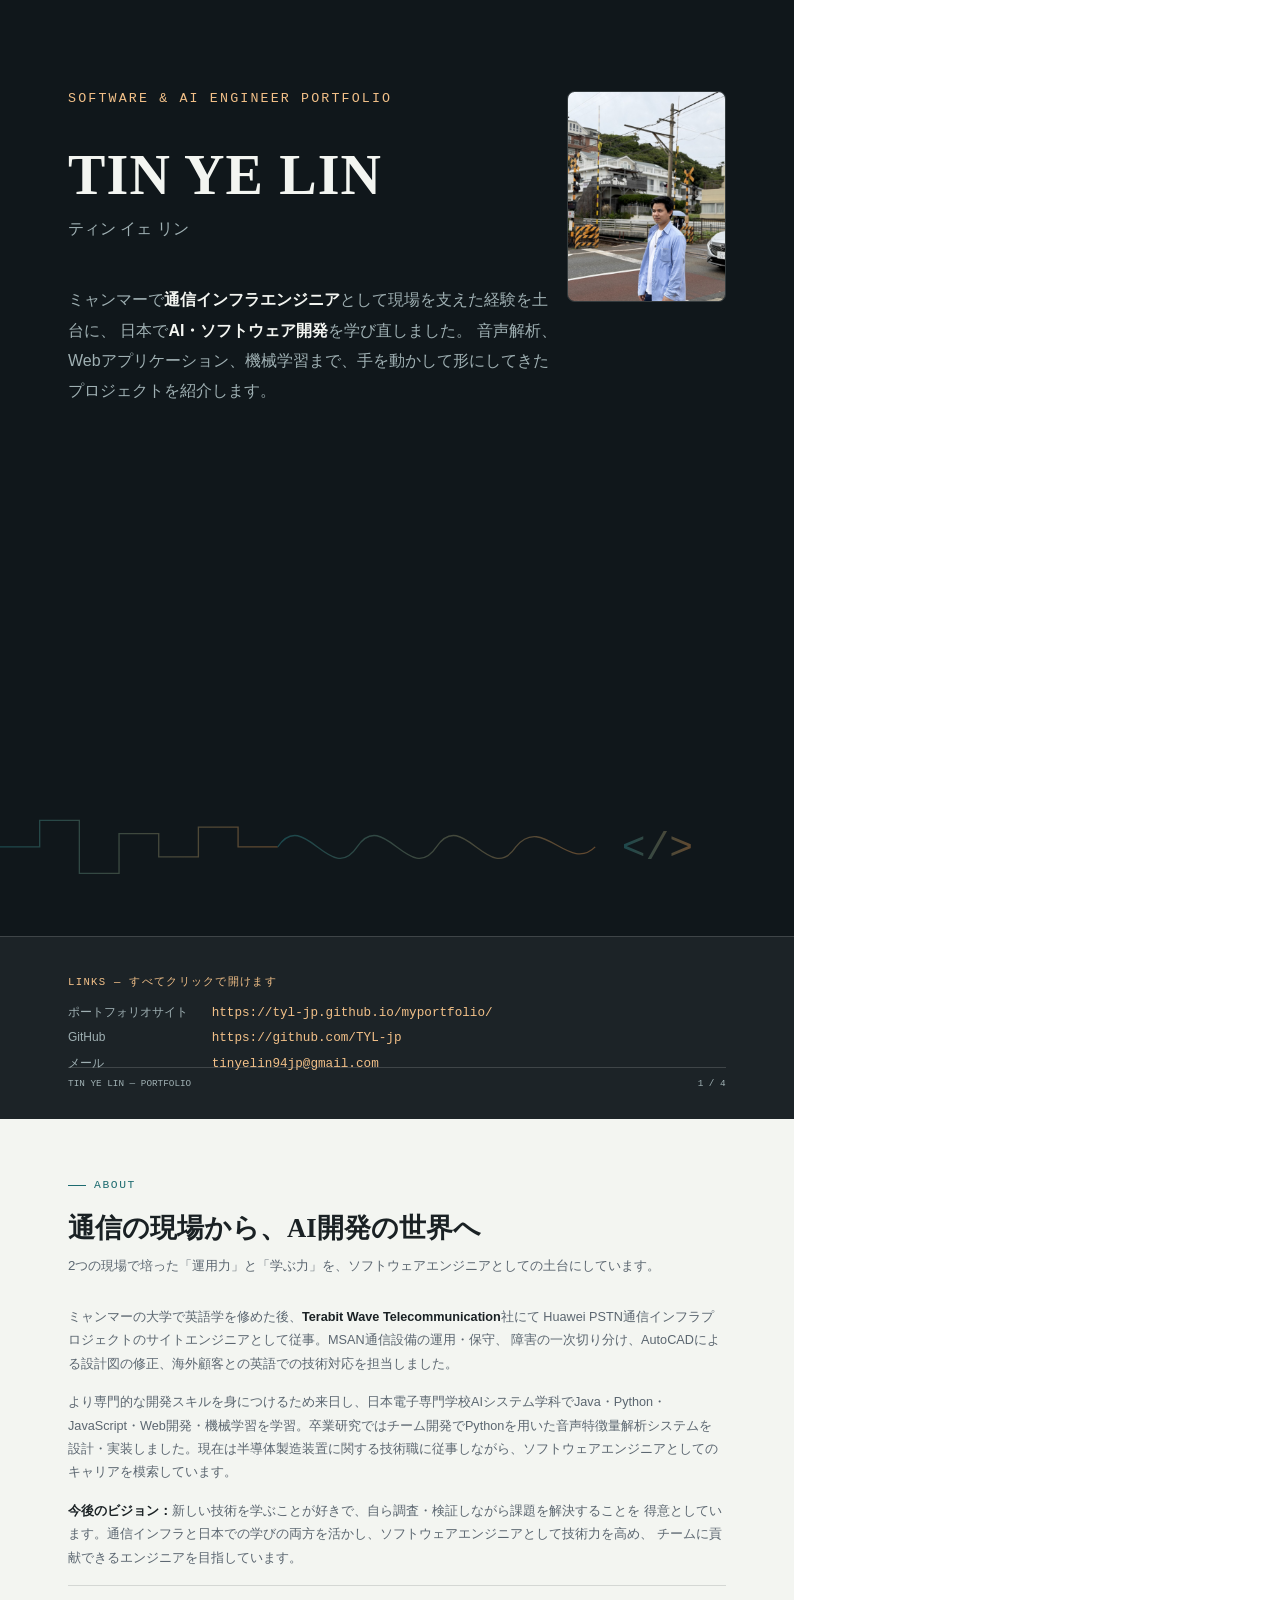
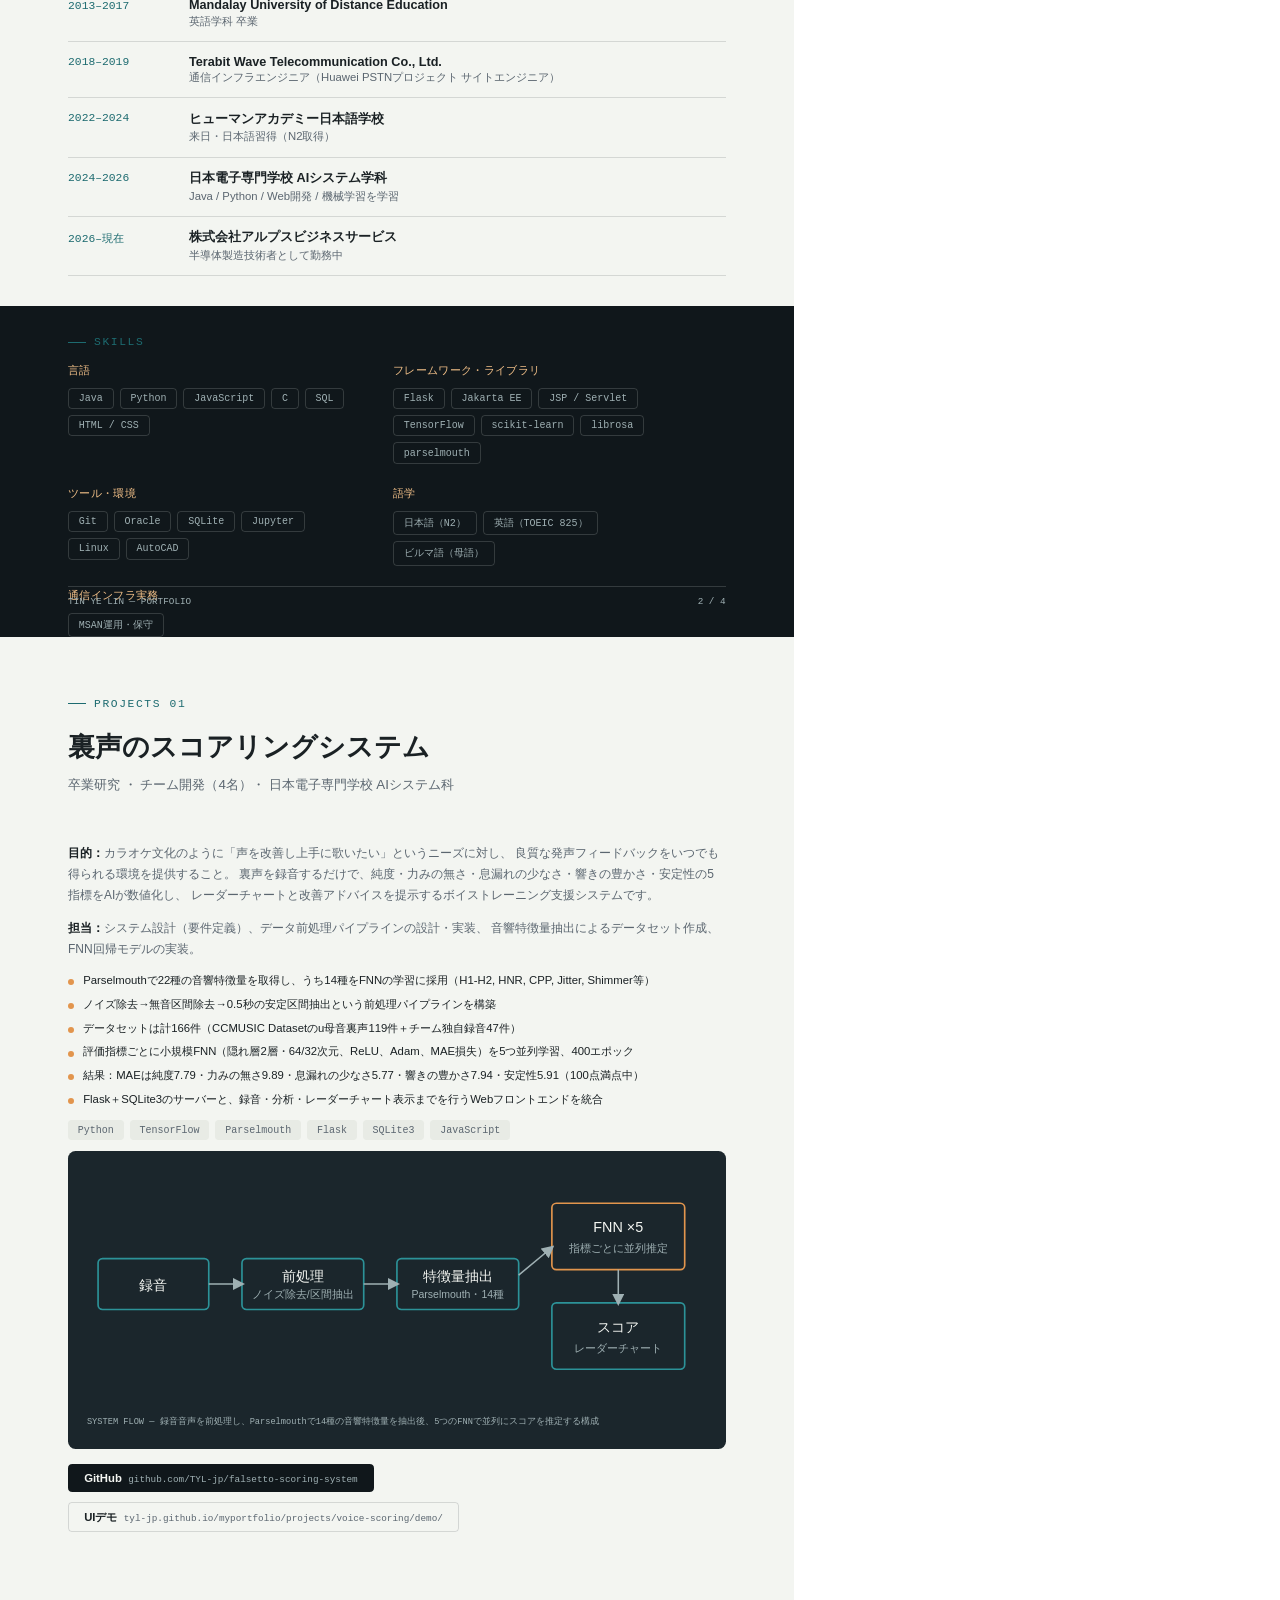
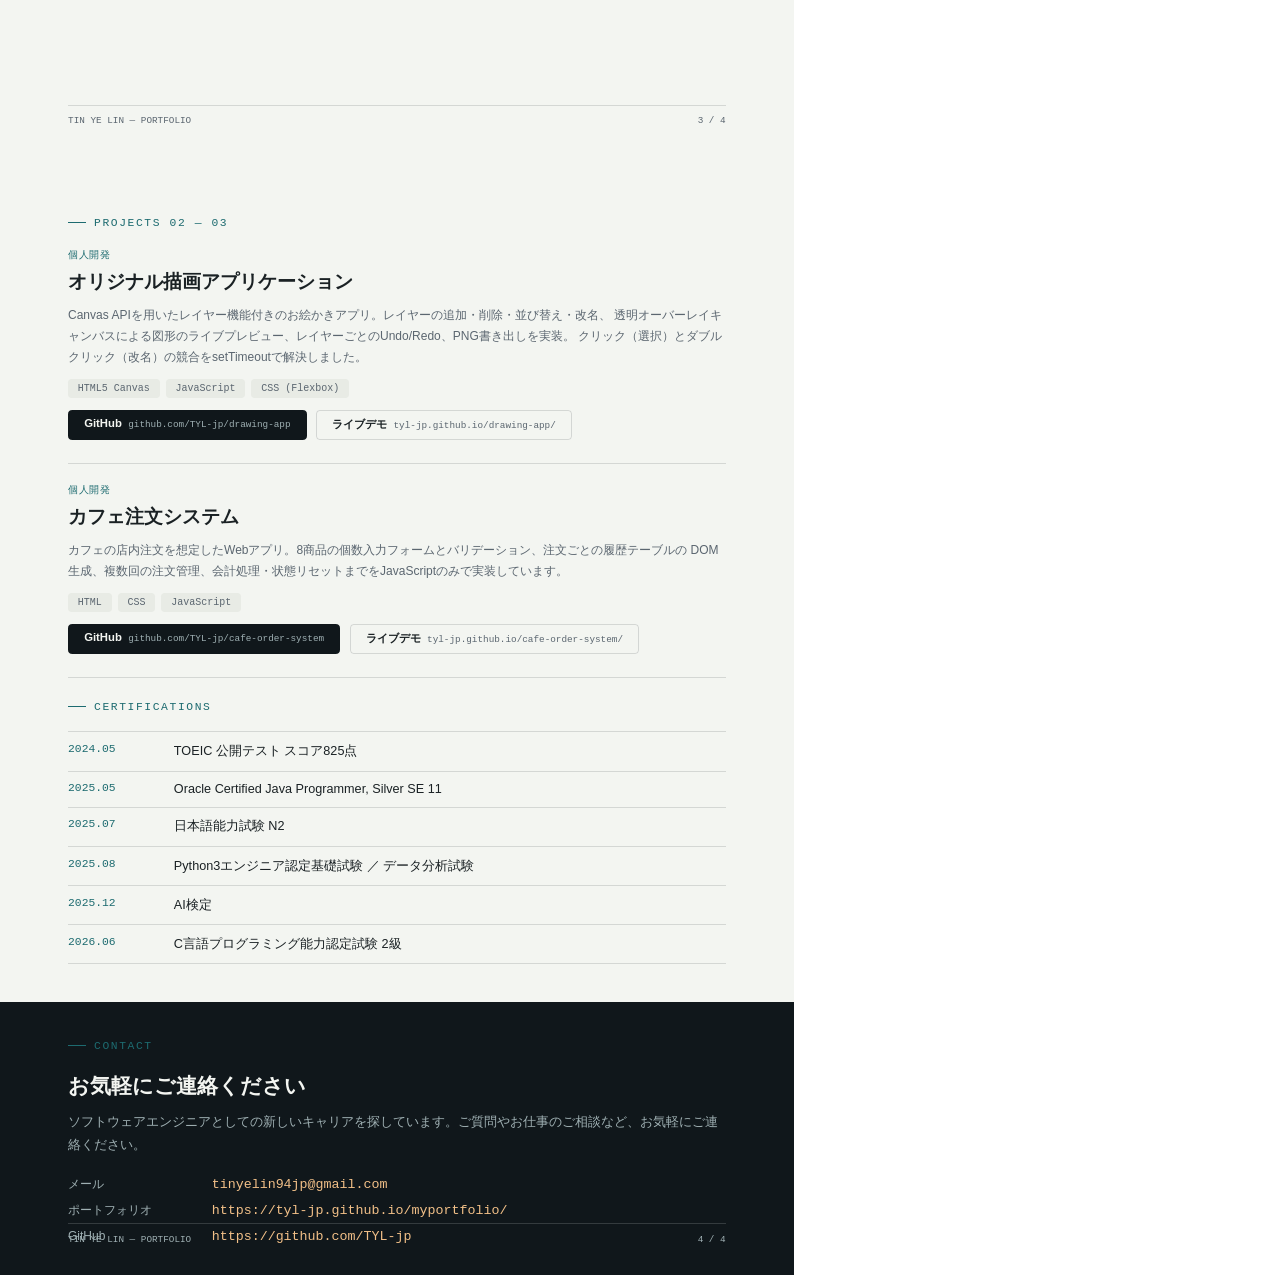
==== print.html @ 51f77723 "Add files via upload" ====
<!DOCTYPE html>
<html lang="ja">
<head>
<meta charset="UTF-8">
<title>Tin Ye Lin — Portfolio</title>
<style>
  :root {
    --ink: #10171B;
    --paper: #F3F5F1;
    --paper-dim: #E8EBE5;
    --teal: #1D6B70;
    --amber: #E2954D;
    --amber-soft: #F2C088;
    --text-main: #1A2124;
    --text-muted: #5B6670;
    --on-ink: #F3F5F1;
    --on-ink-muted: #9FB0B3;
    --line: rgba(26,33,36,0.14);
    --line-on-ink: rgba(243,245,241,0.16);
  }
  * { margin:0; padding:0; box-sizing:border-box; }
  @page { size: A4; margin: 0; }
  html, body { font-family: "Noto Sans CJK JP", sans-serif; color: var(--text-main); }
  a { color: inherit; text-decoration: none; }

  .page {
    width: 210mm;
    height: 296mm;
    page-break-after: always;
    position: relative;
    overflow: hidden;
    background: var(--paper);
  }
  .page:last-child { page-break-after: auto; }
  .pad { padding: 16mm 18mm; }

  .serif { font-family: "Noto Serif CJK JP", serif; }
  .mono { font-family: "Noto Sans Mono", "DejaVu Sans Mono", monospace; }

  .eyebrow {
    font-family: "Noto Sans Mono", monospace;
    font-size: 8.5pt;
    letter-spacing: 0.14em;
    text-transform: uppercase;
    color: var(--teal);
    display: flex; align-items: center; gap: 8px;
    margin-bottom: 5mm;
  }
  .eyebrow::before { content:""; width: 18px; height: 1px; background: var(--teal); }
  .on-ink .eyebrow { color: var(--amber-soft); }
  .on-ink .eyebrow::before { background: var(--amber-soft); }

  /* ============ COVER PAGE ============ */
  .cover {
    background: var(--ink);
    color: var(--on-ink);
    display: flex;
    flex-direction: column;
  }
  .cover-top { padding: 24mm 18mm 0; flex: 1; }
  .cover-kicker {
    font-family: "Noto Sans Mono", monospace;
    color: var(--amber-soft);
    font-size: 10pt;
    letter-spacing: 0.16em;
    text-transform: uppercase;
    margin-bottom: 10mm;
  }
  .cover h1 {
    font-family: "Noto Serif CJK JP", serif;
    font-size: 42pt;
    font-weight: 700;
    letter-spacing: 0.02em;
    margin-bottom: 3mm;
  }
  .cover .reading { color: var(--on-ink-muted); font-size: 12pt; margin-bottom: 12mm; }
  .cover .tagline { font-size: 12pt; line-height: 1.9; color: var(--on-ink-muted); max-width: 130mm; }
  .cover .tagline strong { color: var(--on-ink); }

  .cover-photo {
    position: absolute;
    right: 18mm;
    top: 24mm;
    width: 42mm;
    height: 56mm;
    object-fit: cover;
    border-radius: 2mm;
    border: 1px solid var(--line-on-ink);
  }

  .cover-links {
    background: rgba(243,245,241,0.05);
    border-top: 1px solid var(--line-on-ink);
    padding: 10mm 18mm;
  }
  .cover-links .label {
    font-family: "Noto Sans Mono", monospace;
    font-size: 8pt; letter-spacing: 0.12em;
    color: var(--amber-soft); text-transform: uppercase;
    margin-bottom: 4mm;
  }
  .link-row { display: flex; gap: 4mm; margin-bottom: 2.5mm; align-items: baseline; }
  .link-row .k { width: 34mm; font-size: 9pt; color: var(--on-ink-muted); flex-shrink: 0; }
  .link-row a { font-family: "Noto Sans Mono", monospace; font-size: 9.5pt; color: var(--amber-soft); }

  .cover-wave { position: absolute; bottom: 58mm; left: 0; right: 0; opacity: 0.4; }

  /* ============ SECTION PAGES ============ */
  h2.sec {
    font-family: "Noto Serif CJK JP", serif;
    font-size: 20pt;
    font-weight: 700;
    margin-bottom: 3mm;
  }
  .lead { color: var(--text-muted); font-size: 10pt; margin-bottom: 8mm; }

  .about-flex { display: flex; gap: 8mm; }
  .about-copy { flex: 1; font-size: 9.5pt; line-height: 1.85; color: var(--text-muted); }
  .about-copy p { margin-bottom: 4mm; }
  .about-copy strong { color: var(--text-main); }

  .timeline { border-top: 1px solid var(--line); margin-top: 4mm; }
  .tl-row { display: flex; gap: 6mm; padding: 3.2mm 0; border-bottom: 1px solid var(--line); }
  .tl-date { width: 26mm; flex-shrink: 0; font-family: "Noto Sans Mono", monospace; font-size: 8.5pt; color: var(--teal); padding-top: 0.5mm; }
  .tl-title { font-weight: 700; font-size: 9.5pt; margin-bottom: 0.5mm; }
  .tl-sub { font-size: 8.5pt; color: var(--text-muted); }

  .skills-band {
    background: var(--ink);
    color: var(--on-ink);
    margin: 8mm -18mm 0;
    padding: 8mm 18mm;
  }
  .skills-grid { display: flex; flex-wrap: wrap; gap: 6mm 10mm; }
  .skill-group { min-width: 50mm; }
  .skill-group h3 {
    font-family: "Noto Sans Mono", monospace;
    font-size: 8.5pt; font-weight: 500;
    color: var(--amber-soft);
    margin-bottom: 2.5mm; letter-spacing: 0.03em;
  }
  .tags { display: flex; flex-wrap: wrap; gap: 1.6mm; max-width: 76mm; }
  .tag {
    font-family: "Noto Sans Mono", monospace;
    font-size: 7.5pt;
    padding: 1.1mm 2.6mm;
    border: 1px solid var(--line-on-ink);
    border-radius: 1mm;
    color: var(--on-ink-muted);
  }

  /* ============ PROJECT ============ */
  .project { padding: 5mm 0 6mm; border-bottom: 1px solid var(--line); }
  .project:last-child { border-bottom: none; }
  .p-tag {
    font-family: "Noto Sans Mono", monospace;
    font-size: 7.5pt; color: var(--teal);
    letter-spacing: 0.06em; text-transform: uppercase;
    display: block; margin-bottom: 2mm;
  }
  .project h3 { font-family: "Noto Serif CJK JP", serif; font-size: 14pt; margin-bottom: 2.5mm; }
  .project .desc { font-size: 9pt; color: var(--text-muted); line-height: 1.75; margin-bottom: 3mm; }
  .project .desc strong { color: var(--text-main); }
  .hl { list-style: none; margin-bottom: 3mm; }
  .hl li { font-size: 8.5pt; line-height: 1.7; padding-left: 4mm; position: relative; margin-bottom: 1.2mm; }
  .hl li::before { content:""; position: absolute; left: 0; top: 2.2mm; width: 1.6mm; height: 1.6mm; background: var(--amber); border-radius: 50%; }
  .chips { display: flex; flex-wrap: wrap; gap: 1.6mm; margin-bottom: 3mm; }
  .chip { font-family: "Noto Sans Mono", monospace; font-size: 7.5pt; padding: 1.1mm 2.6mm; background: var(--paper-dim); border-radius: 1mm; color: var(--text-muted); }
  .p-links { display: flex; flex-wrap: wrap; gap: 2.5mm; }
  .p-links a {
    font-size: 8.5pt; font-weight: 700;
    padding: 1.8mm 4mm; border: 1px solid var(--line);
    border-radius: 1mm; color: var(--text-main);
  }
  .p-links a.primary { background: var(--ink); color: var(--paper); border-color: var(--ink); }
  .p-links a .u { font-family: "Noto Sans Mono", monospace; font-weight: 400; font-size: 7pt; color: var(--text-muted); }
  .p-links a.primary .u { color: var(--on-ink-muted); }

  .proj-flex { display: flex; gap: 7mm; }
  .proj-main { flex: 1.25; }
  .proj-side { flex: 1; }

  .diagram-card { background: #1B262C; border-radius: 2mm; padding: 5mm; }
  .diagram-caption { font-family: "Noto Sans Mono", monospace; font-size: 6.5pt; color: var(--on-ink-muted); margin-top: 2.5mm; line-height: 1.6; }

  .shot { width: 100%; border: 1px solid var(--line); border-radius: 2mm; }

  /* ============ CERTS ============ */
  .cert-list { border-top: 1px solid var(--line); }
  .cert-row { display: flex; gap: 6mm; padding: 2.8mm 0; border-bottom: 1px solid var(--line); font-size: 9.5pt; }
  .cert-row .d { width: 22mm; flex-shrink: 0; font-family: "Noto Sans Mono", monospace; font-size: 8.5pt; color: var(--teal); }

  .contact-band {
    background: var(--ink); color: var(--on-ink);
    margin: 10mm -18mm -16mm;
    padding: 10mm 18mm 14mm;
  }
  .contact-band h2 { font-family: "Noto Serif CJK JP", serif; font-size: 16pt; margin-bottom: 3mm; }
  .contact-band p { font-size: 9.5pt; color: var(--on-ink-muted); line-height: 1.8; margin-bottom: 5mm; }
  .contact-band .link-row a { font-size: 10pt; }

  .foot {
    position: absolute; bottom: 8mm; left: 18mm; right: 18mm;
    display: flex; justify-content: space-between;
    font-family: "Noto Sans Mono", monospace;
    font-size: 7pt; color: var(--text-muted);
    border-top: 1px solid var(--line); padding-top: 2.5mm;
  }
  .cover .foot, .on-ink .foot { color: var(--on-ink-muted); border-color: var(--line-on-ink); }
</style>
</head>
<body>

<!-- ================= PAGE 1: COVER ================= -->
<div class="page cover">
  <div class="cover-top">
    <div class="cover-kicker">Software &amp; AI Engineer Portfolio</div>
    <h1>TIN YE LIN</h1>
    <div class="reading">ティン イェ リン</div>
    <p class="tagline">
      ミャンマーで<strong>通信インフラエンジニア</strong>として現場を支えた経験を土台に、
      日本で<strong>AI・ソフトウェア開発</strong>を学び直しました。
      音声解析、Webアプリケーション、機械学習まで、手を動かして形にしてきたプロジェクトを紹介します。
    </p>
    <img class="cover-photo" src="images/profile.jpg" alt="Tin Ye Lin">
  </div>

  <svg class="cover-wave" viewBox="0 0 1200 160" preserveAspectRatio="none" aria-hidden="true" style="height:28mm;">
    <defs>
      <linearGradient id="wg" x1="0" y1="0" x2="1" y2="0">
        <stop offset="0" stop-color="#2C9298"/><stop offset="1" stop-color="#E2954D"/>
      </linearGradient>
    </defs>
    <polyline points="0,80 60,80 60,40 120,40 120,120 180,120 180,60 240,60 240,95 300,95 300,50 360,50 360,80 420,80" fill="none" stroke="url(#wg)" stroke-width="2"/>
    <path d="M420,80 C 460,20 500,140 540,80 C 580,20 620,140 660,80 C 700,20 740,140 780,80 C 820,30 860,120 900,80" fill="none" stroke="url(#wg)" stroke-width="2"/>
    <text x="940" y="98" font-family="monospace" font-size="60" fill="url(#wg)">&lt;/&gt;</text>
  </svg>

  <div class="cover-links">
    <div class="label">Links — すべてクリックで開けます</div>
    <div class="link-row"><span class="k">ポートフォリオサイト</span><a href="https://tyl-jp.github.io/myportfolio/">https://tyl-jp.github.io/myportfolio/</a></div>
    <div class="link-row"><span class="k">GitHub</span><a href="https://github.com/TYL-jp">https://github.com/TYL-jp</a></div>
    <div class="link-row"><span class="k">メール</span><a href="mailto:tinyelin94jp@gmail.com">tinyelin94jp@gmail.com</a></div>
  </div>
  <div class="foot"><span>TIN YE LIN — PORTFOLIO</span><span>1 / 4</span></div>
</div>

<!-- ================= PAGE 2: ABOUT + SKILLS ================= -->
<div class="page">
  <div class="pad">
    <div class="eyebrow">About</div>
    <h2 class="sec">通信の現場から、AI開発の世界へ</h2>
    <p class="lead">2つの現場で培った「運用力」と「学ぶ力」を、ソフトウェアエンジニアとしての土台にしています。</p>

    <div class="about-copy">
      <p>
        ミャンマーの大学で英語学を修めた後、<strong>Terabit Wave Telecommunication</strong>社にて
        Huawei PSTN通信インフラプロジェクトのサイトエンジニアとして従事。MSAN通信設備の運用・保守、
        障害の一次切り分け、AutoCADによる設計図の修正、海外顧客との英語での技術対応を担当しました。
      </p>
      <p>
        より専門的な開発スキルを身につけるため来日し、日本電子専門学校AIシステム学科でJava・Python・
        JavaScript・Web開発・機械学習を学習。卒業研究ではチーム開発でPythonを用いた音声特徴量解析システムを
        設計・実装しました。現在は半導体製造装置に関する技術職に従事しながら、ソフトウェアエンジニアとしての
        キャリアを模索しています。
      </p>
      <p>
        <strong>今後のビジョン：</strong>新しい技術を学ぶことが好きで、自ら調査・検証しながら課題を解決することを
        得意としています。通信インフラと日本での学びの両方を活かし、ソフトウェアエンジニアとして技術力を高め、
        チームに貢献できるエンジニアを目指しています。
      </p>
    </div>

    <div class="timeline">
      <div class="tl-row"><div class="tl-date">2013–2017</div><div><div class="tl-title">Mandalay University of Distance Education</div><div class="tl-sub">英語学科 卒業</div></div></div>
      <div class="tl-row"><div class="tl-date">2018–2019</div><div><div class="tl-title">Terabit Wave Telecommunication Co., Ltd.</div><div class="tl-sub">通信インフラエンジニア（Huawei PSTNプロジェクト サイトエンジニア）</div></div></div>
      <div class="tl-row"><div class="tl-date">2022–2024</div><div><div class="tl-title">ヒューマンアカデミー日本語学校</div><div class="tl-sub">来日・日本語習得（N2取得）</div></div></div>
      <div class="tl-row"><div class="tl-date">2024–2026</div><div><div class="tl-title">日本電子専門学校 AIシステム学科</div><div class="tl-sub">Java / Python / Web開発 / 機械学習を学習</div></div></div>
      <div class="tl-row"><div class="tl-date">2026–現在</div><div><div class="tl-title">株式会社アルプスビジネスサービス</div><div class="tl-sub">半導体製造技術者として勤務中</div></div></div>
    </div>

    <div class="skills-band">
      <div class="eyebrow" style="margin-bottom:4mm;">Skills</div>
      <div class="skills-grid">
        <div class="skill-group">
          <h3>言語</h3>
          <div class="tags"><span class="tag">Java</span><span class="tag">Python</span><span class="tag">JavaScript</span><span class="tag">C</span><span class="tag">SQL</span><span class="tag">HTML / CSS</span></div>
        </div>
        <div class="skill-group">
          <h3>フレームワーク・ライブラリ</h3>
          <div class="tags"><span class="tag">Flask</span><span class="tag">Jakarta EE</span><span class="tag">JSP / Servlet</span><span class="tag">TensorFlow</span><span class="tag">scikit-learn</span><span class="tag">librosa</span><span class="tag">parselmouth</span></div>
        </div>
        <div class="skill-group">
          <h3>ツール・環境</h3>
          <div class="tags"><span class="tag">Git</span><span class="tag">Oracle</span><span class="tag">SQLite</span><span class="tag">Jupyter</span><span class="tag">Linux</span><span class="tag">AutoCAD</span></div>
        </div>
        <div class="skill-group">
          <h3>語学</h3>
          <div class="tags"><span class="tag">日本語（N2）</span><span class="tag">英語（TOEIC 825）</span><span class="tag">ビルマ語（母語）</span></div>
        </div>
        <div class="skill-group">
          <h3>通信インフラ実務</h3>
          <div class="tags"><span class="tag">MSAN運用・保守</span></div>
        </div>
      </div>
    </div>
  </div>
  <div class="foot" style="color:#9FB0B3;border-color:rgba(243,245,241,0.16);"><span>TIN YE LIN — PORTFOLIO</span><span>2 / 4</span></div>
</div>

<!-- ================= PAGE 3: PROJECT 1 ================= -->
<div class="page">
  <div class="pad">
    <div class="eyebrow">Projects 01</div>
    <h2 class="sec">裏声のスコアリングシステム</h2>
    <p class="lead">卒業研究 ・ チーム開発（4名）・ 日本電子専門学校 AIシステム科</p>

    <div class="project" style="border:none;">
      <p class="desc">
        <strong>目的：</strong>カラオケ文化のように「声を改善し上手に歌いたい」というニーズに対し、
        良質な発声フィードバックをいつでも得られる環境を提供すること。
        裏声を録音するだけで、純度・力みの無さ・息漏れの少なさ・響きの豊かさ・安定性の5指標をAIが数値化し、
        レーダーチャートと改善アドバイスを提示するボイストレーニング支援システムです。
      </p>
      <p class="desc">
        <strong>担当：</strong>システム設計（要件定義）、データ前処理パイプラインの設計・実装、
        音響特徴量抽出によるデータセット作成、FNN回帰モデルの実装。
      </p>
      <ul class="hl">
        <li>Parselmouthで22種の音響特徴量を取得し、うち14種をFNNの学習に採用（H1-H2, HNR, CPP, Jitter, Shimmer等）</li>
        <li>ノイズ除去→無音区間除去→0.5秒の安定区間抽出という前処理パイプラインを構築</li>
        <li>データセットは計166件（CCMUSIC Datasetのu母音裏声119件＋チーム独自録音47件）</li>
        <li>評価指標ごとに小規模FNN（隠れ層2層・64/32次元、ReLU、Adam、MAE損失）を5つ並列学習、400エポック</li>
        <li>結果：MAEは純度7.79・力みの無さ9.89・息漏れの少なさ5.77・響きの豊かさ7.94・安定性5.91（100点満点中）</li>
        <li>Flask＋SQLite3のサーバーと、録音・分析・レーダーチャート表示までを行うWebフロントエンドを統合</li>
      </ul>
      <div class="chips">
        <span class="chip">Python</span><span class="chip">TensorFlow</span><span class="chip">Parselmouth</span>
        <span class="chip">Flask</span><span class="chip">SQLite3</span><span class="chip">JavaScript</span>
      </div>

      <div class="diagram-card">
        <svg viewBox="0 0 560 210" xmlns="http://www.w3.org/2000/svg" style="width:100%;">
          <defs>
            <marker id="ar" markerWidth="8" markerHeight="8" refX="6" refY="4" orient="auto">
              <path d="M0,0 L8,4 L0,8 z" fill="#9FB0B3"/>
            </marker>
          </defs>
          <g font-family="'Noto Sans CJK JP', sans-serif" font-size="13" fill="#F3F5F1">
            <rect x="10" y="80" width="100" height="46" rx="4" fill="none" stroke="#2C9298" stroke-width="1.5"/>
            <text x="60" y="108" text-anchor="middle">録音</text>
            <rect x="140" y="80" width="110" height="46" rx="4" fill="none" stroke="#2C9298" stroke-width="1.5"/>
            <text x="195" y="100" text-anchor="middle">前処理</text>
            <text x="195" y="116" text-anchor="middle" font-size="9.5" fill="#9FB0B3">ノイズ除去/区間抽出</text>
            <rect x="280" y="80" width="110" height="46" rx="4" fill="none" stroke="#2C9298" stroke-width="1.5"/>
            <text x="335" y="100" text-anchor="middle">特徴量抽出</text>
            <text x="335" y="116" text-anchor="middle" font-size="9.5" fill="#9FB0B3">Parselmouth・14種</text>
            <rect x="420" y="30" width="120" height="60" rx="4" fill="none" stroke="#E2954D" stroke-width="1.5"/>
            <text x="480" y="56" text-anchor="middle">FNN ×5</text>
            <text x="480" y="74" text-anchor="middle" font-size="9.5" fill="#9FB0B3">指標ごとに並列推定</text>
            <rect x="420" y="120" width="120" height="60" rx="4" fill="none" stroke="#2C9298" stroke-width="1.5"/>
            <text x="480" y="146" text-anchor="middle">スコア</text>
            <text x="480" y="164" text-anchor="middle" font-size="9.5" fill="#9FB0B3">レーダーチャート</text>
          </g>
          <path d="M110,103 L140,103" stroke="#9FB0B3" stroke-width="1.4" marker-end="url(#ar)"/>
          <path d="M250,103 L280,103" stroke="#9FB0B3" stroke-width="1.4" marker-end="url(#ar)"/>
          <path d="M390,95 L420,70" stroke="#9FB0B3" stroke-width="1.4" marker-end="url(#ar)"/>
          <path d="M480,90 L480,120" stroke="#9FB0B3" stroke-width="1.4" marker-end="url(#ar)"/>
        </svg>
        <div class="diagram-caption">SYSTEM FLOW — 録音音声を前処理し、Parselmouthで14種の音響特徴量を抽出後、5つのFNNで並列にスコアを推定する構成</div>
      </div>

      <div class="p-links" style="margin-top:4mm;">
        <a class="primary" href="https://github.com/TYL-jp/falsetto-scoring-system">GitHub&nbsp;&nbsp;<span class="u">github.com/TYL-jp/falsetto-scoring-system</span></a>
        <a href="https://tyl-jp.github.io/myportfolio/projects/voice-scoring/demo/index.html">UIデモ&nbsp;&nbsp;<span class="u">tyl-jp.github.io/myportfolio/projects/voice-scoring/demo/</span></a>
      </div>
    </div>
  </div>
  <div class="foot"><span>TIN YE LIN — PORTFOLIO</span><span>3 / 4</span></div>
</div>

<!-- ================= PAGE 4: PROJECTS 2-3 + CERTS + CONTACT ================= -->
<div class="page">
  <div class="pad">
    <div class="eyebrow">Projects 02 — 03</div>

    <div class="project" style="padding-top:0;">
      <span class="p-tag">個人開発</span>
      <h3>オリジナル描画アプリケーション</h3>
      <p class="desc">
        Canvas APIを用いたレイヤー機能付きのお絵かきアプリ。レイヤーの追加・削除・並び替え・改名、
        透明オーバーレイキャンバスによる図形のライブプレビュー、レイヤーごとのUndo/Redo、PNG書き出しを実装。
        クリック（選択）とダブルクリック（改名）の競合をsetTimeoutで解決しました。
      </p>
      <div class="chips"><span class="chip">HTML5 Canvas</span><span class="chip">JavaScript</span><span class="chip">CSS (Flexbox)</span></div>
      <div class="p-links">
        <a class="primary" href="https://github.com/TYL-jp/drawing-app">GitHub&nbsp;&nbsp;<span class="u">github.com/TYL-jp/drawing-app</span></a>
        <a href="https://tyl-jp.github.io/drawing-app/">ライブデモ&nbsp;&nbsp;<span class="u">tyl-jp.github.io/drawing-app/</span></a>
      </div>
    </div>

    <div class="project">
      <span class="p-tag">個人開発</span>
      <h3>カフェ注文システム</h3>
      <p class="desc">
        カフェの店内注文を想定したWebアプリ。8商品の個数入力フォームとバリデーション、注文ごとの履歴テーブルの
        DOM生成、複数回の注文管理、会計処理・状態リセットまでをJavaScriptのみで実装しています。
      </p>
      <div class="chips"><span class="chip">HTML</span><span class="chip">CSS</span><span class="chip">JavaScript</span></div>
      <div class="p-links">
        <a class="primary" href="https://github.com/TYL-jp/cafe-order-system">GitHub&nbsp;&nbsp;<span class="u">github.com/TYL-jp/cafe-order-system</span></a>
        <a href="https://tyl-jp.github.io/cafe-order-system/">ライブデモ&nbsp;&nbsp;<span class="u">tyl-jp.github.io/cafe-order-system/</span></a>
      </div>
    </div>

    <div style="margin-top:6mm;">
      <div class="eyebrow">Certifications</div>
      <div class="cert-list">
        <div class="cert-row"><span class="d">2024.05</span><span>TOEIC 公開テスト スコア825点</span></div>
        <div class="cert-row"><span class="d">2025.05</span><span>Oracle Certified Java Programmer, Silver SE 11</span></div>
        <div class="cert-row"><span class="d">2025.07</span><span>日本語能力試験 N2</span></div>
        <div class="cert-row"><span class="d">2025.08</span><span>Python3エンジニア認定基礎試験 ／ データ分析試験</span></div>
        <div class="cert-row"><span class="d">2025.12</span><span>AI検定</span></div>
        <div class="cert-row"><span class="d">2026.06</span><span>C言語プログラミング能力認定試験 2級</span></div>
      </div>
    </div>

    <div class="contact-band">
      <div class="eyebrow">Contact</div>
      <h2>お気軽にご連絡ください</h2>
      <p>ソフトウェアエンジニアとしての新しいキャリアを探しています。ご質問やお仕事のご相談など、お気軽にご連絡ください。</p>
      <div class="link-row"><span class="k">メール</span><a href="mailto:tinyelin94jp@gmail.com">tinyelin94jp@gmail.com</a></div>
      <div class="link-row"><span class="k">ポートフォリオ</span><a href="https://tyl-jp.github.io/myportfolio/">https://tyl-jp.github.io/myportfolio/</a></div>
      <div class="link-row"><span class="k">GitHub</span><a href="https://github.com/TYL-jp">https://github.com/TYL-jp</a></div>
    </div>
  </div>
  <div class="foot" style="color:#9FB0B3;border-color:rgba(243,245,241,0.16);"><span>TIN YE LIN — PORTFOLIO</span><span>4 / 4</span></div>
</div>

</body>
</html>
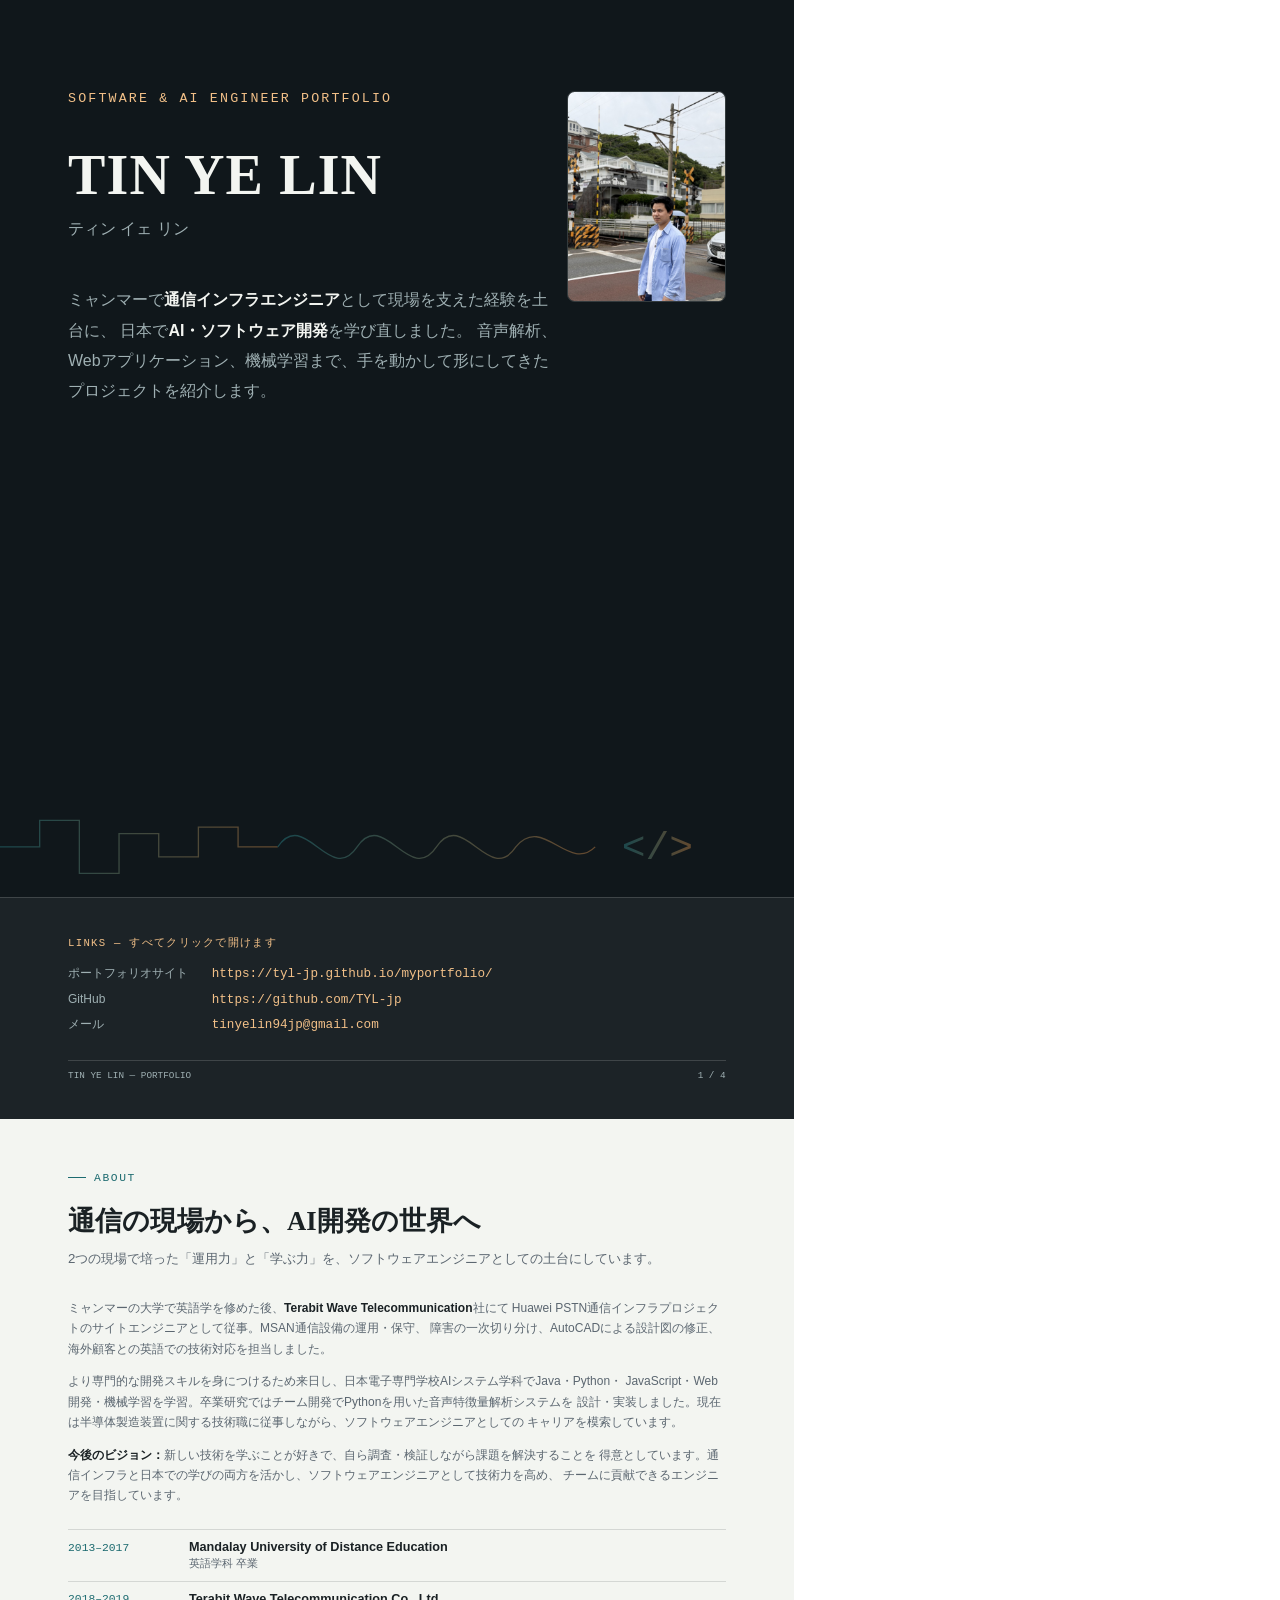
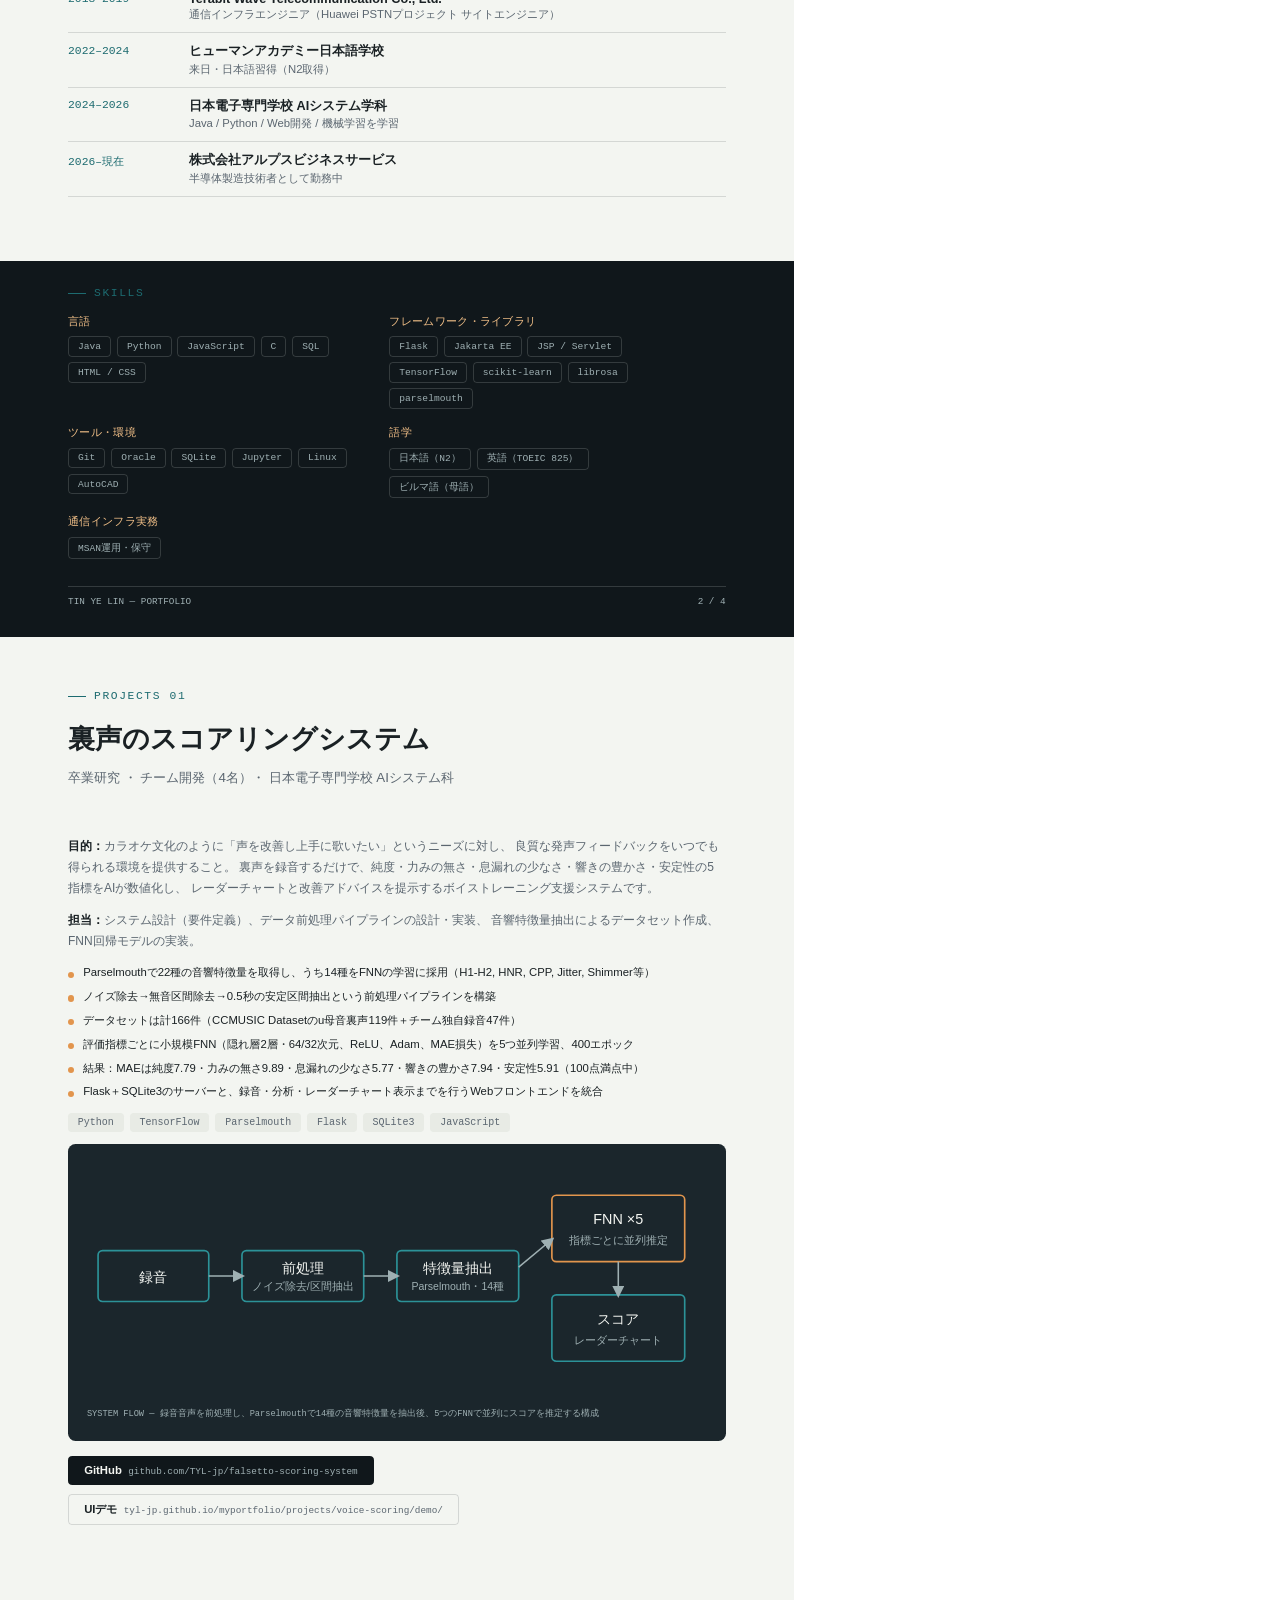
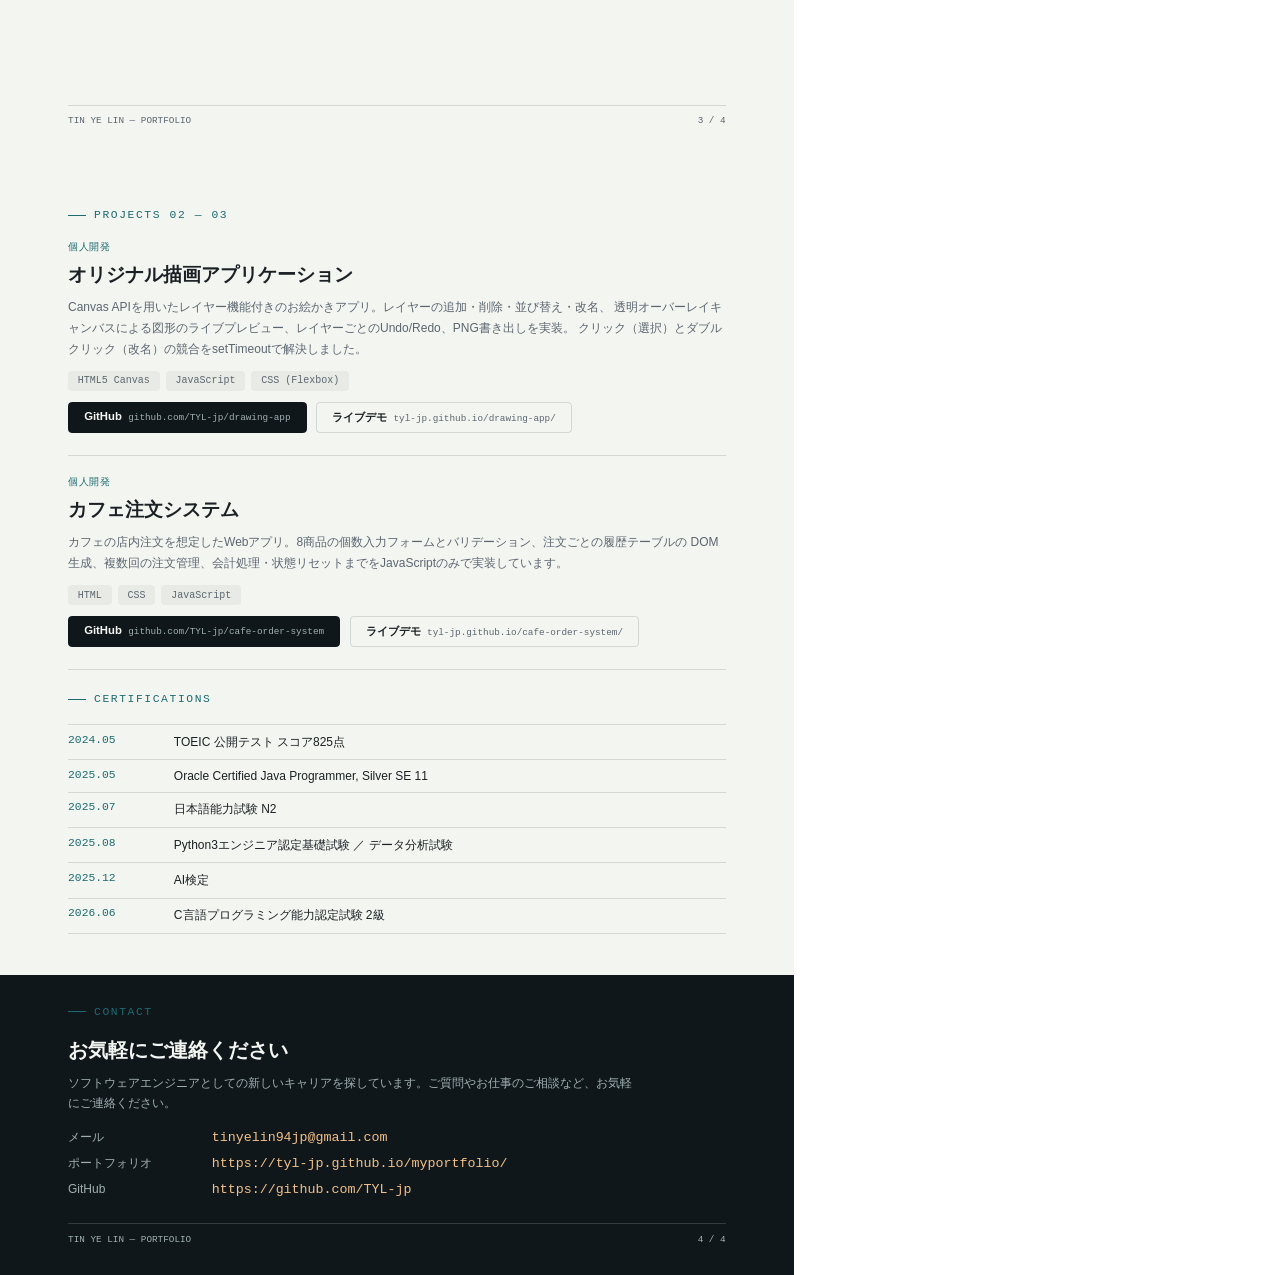
==== commit c67febe9: "Add files via upload" ====
--- a/print.html
+++ b/print.html
@@ -30,9 +30,11 @@
     position: relative;
     overflow: hidden;
     background: var(--paper);
+    display: flex;
+    flex-direction: column;
   }
   .page:last-child { page-break-after: auto; }
-  .pad { padding: 16mm 18mm; }
+  .pad { padding: 14mm 18mm 0; display: flex; flex-direction: column; flex: 1; }
 
   .serif { font-family: "Noto Serif CJK JP", serif; }
   .mono { font-family: "Noto Sans Mono", "DejaVu Sans Mono", monospace; }
@@ -115,12 +117,12 @@
   .lead { color: var(--text-muted); font-size: 10pt; margin-bottom: 8mm; }
 
   .about-flex { display: flex; gap: 8mm; }
-  .about-copy { flex: 1; font-size: 9.5pt; line-height: 1.85; color: var(--text-muted); }
-  .about-copy p { margin-bottom: 4mm; }
+  .about-copy { font-size: 9pt; line-height: 1.7; color: var(--text-muted); }
+  .about-copy p { margin-bottom: 3.2mm; }
   .about-copy strong { color: var(--text-main); }
 
-  .timeline { border-top: 1px solid var(--line); margin-top: 4mm; }
-  .tl-row { display: flex; gap: 6mm; padding: 3.2mm 0; border-bottom: 1px solid var(--line); }
+  .timeline { border-top: 1px solid var(--line); margin-top: 3mm; }
+  .tl-row { display: flex; gap: 6mm; padding: 2.6mm 0; border-bottom: 1px solid var(--line); }
   .tl-date { width: 26mm; flex-shrink: 0; font-family: "Noto Sans Mono", monospace; font-size: 8.5pt; color: var(--teal); padding-top: 0.5mm; }
   .tl-title { font-weight: 700; font-size: 9.5pt; margin-bottom: 0.5mm; }
   .tl-sub { font-size: 8.5pt; color: var(--text-muted); }
@@ -128,22 +130,23 @@
   .skills-band {
     background: var(--ink);
     color: var(--on-ink);
-    margin: 8mm -18mm 0;
-    padding: 8mm 18mm;
-  }
-  .skills-grid { display: flex; flex-wrap: wrap; gap: 6mm 10mm; }
+    margin: 6mm -18mm 0;
+    margin-top: auto;
+    padding: 7mm 18mm 8mm;
+  }
+  .skills-grid { display: flex; flex-wrap: wrap; gap: 4.5mm 9mm; }
   .skill-group { min-width: 50mm; }
   .skill-group h3 {
     font-family: "Noto Sans Mono", monospace;
-    font-size: 8.5pt; font-weight: 500;
+    font-size: 8pt; font-weight: 500;
     color: var(--amber-soft);
-    margin-bottom: 2.5mm; letter-spacing: 0.03em;
-  }
-  .tags { display: flex; flex-wrap: wrap; gap: 1.6mm; max-width: 76mm; }
+    margin-bottom: 2mm; letter-spacing: 0.03em;
+  }
+  .tags { display: flex; flex-wrap: wrap; gap: 1.5mm; max-width: 76mm; }
   .tag {
     font-family: "Noto Sans Mono", monospace;
-    font-size: 7.5pt;
-    padding: 1.1mm 2.6mm;
+    font-size: 7.2pt;
+    padding: 1mm 2.4mm;
     border: 1px solid var(--line-on-ink);
     border-radius: 1mm;
     color: var(--on-ink-muted);
@@ -187,17 +190,25 @@
 
   /* ============ CERTS ============ */
   .cert-list { border-top: 1px solid var(--line); }
-  .cert-row { display: flex; gap: 6mm; padding: 2.8mm 0; border-bottom: 1px solid var(--line); font-size: 9.5pt; }
+  .cert-row { display: flex; gap: 6mm; padding: 2.3mm 0; border-bottom: 1px solid var(--line); font-size: 9pt; }
   .cert-row .d { width: 22mm; flex-shrink: 0; font-family: "Noto Sans Mono", monospace; font-size: 8.5pt; color: var(--teal); }
 
   .contact-band {
     background: var(--ink); color: var(--on-ink);
-    margin: 10mm -18mm -16mm;
-    padding: 10mm 18mm 14mm;
-  }
-  .contact-band h2 { font-family: "Noto Serif CJK JP", serif; font-size: 16pt; margin-bottom: 3mm; }
-  .contact-band p { font-size: 9.5pt; color: var(--on-ink-muted); line-height: 1.8; margin-bottom: 5mm; }
+    margin: 7mm -18mm 0;
+    margin-top: auto;
+    padding: 8mm 18mm 8mm;
+  }
+  .contact-band h2 { font-family: "Noto Serif CJK JP", serif; font-size: 15pt; margin-bottom: 2.5mm; }
+  .contact-band p { font-size: 9pt; color: var(--on-ink-muted); line-height: 1.7; margin-bottom: 4mm; max-width: 150mm; }
   .contact-band .link-row a { font-size: 10pt; }
+  .band-foot {
+    display: flex; justify-content: space-between;
+    font-family: "Noto Sans Mono", monospace;
+    font-size: 7pt; color: var(--on-ink-muted);
+    border-top: 1px solid var(--line-on-ink);
+    padding-top: 2.5mm; margin-top: 7mm;
+  }
 
   .foot {
     position: absolute; bottom: 8mm; left: 18mm; right: 18mm;
@@ -241,8 +252,8 @@
     <div class="link-row"><span class="k">ポートフォリオサイト</span><a href="https://tyl-jp.github.io/myportfolio/">https://tyl-jp.github.io/myportfolio/</a></div>
     <div class="link-row"><span class="k">GitHub</span><a href="https://github.com/TYL-jp">https://github.com/TYL-jp</a></div>
     <div class="link-row"><span class="k">メール</span><a href="mailto:tinyelin94jp@gmail.com">tinyelin94jp@gmail.com</a></div>
+    <div class="band-foot"><span>TIN YE LIN — PORTFOLIO</span><span>1 / 4</span></div>
   </div>
-  <div class="foot"><span>TIN YE LIN — PORTFOLIO</span><span>1 / 4</span></div>
 </div>
 
 <!-- ================= PAGE 2: ABOUT + SKILLS ================= -->
@@ -303,9 +314,9 @@
           <div class="tags"><span class="tag">MSAN運用・保守</span></div>
         </div>
       </div>
+      <div class="band-foot"><span>TIN YE LIN — PORTFOLIO</span><span>2 / 4</span></div>
     </div>
   </div>
-  <div class="foot" style="color:#9FB0B3;border-color:rgba(243,245,241,0.16);"><span>TIN YE LIN — PORTFOLIO</span><span>2 / 4</span></div>
 </div>
 
 <!-- ================= PAGE 3: PROJECT 1 ================= -->
@@ -432,9 +443,9 @@
       <div class="link-row"><span class="k">メール</span><a href="mailto:tinyelin94jp@gmail.com">tinyelin94jp@gmail.com</a></div>
       <div class="link-row"><span class="k">ポートフォリオ</span><a href="https://tyl-jp.github.io/myportfolio/">https://tyl-jp.github.io/myportfolio/</a></div>
       <div class="link-row"><span class="k">GitHub</span><a href="https://github.com/TYL-jp">https://github.com/TYL-jp</a></div>
+      <div class="band-foot"><span>TIN YE LIN — PORTFOLIO</span><span>4 / 4</span></div>
     </div>
   </div>
-  <div class="foot" style="color:#9FB0B3;border-color:rgba(243,245,241,0.16);"><span>TIN YE LIN — PORTFOLIO</span><span>4 / 4</span></div>
 </div>
 
 </body>
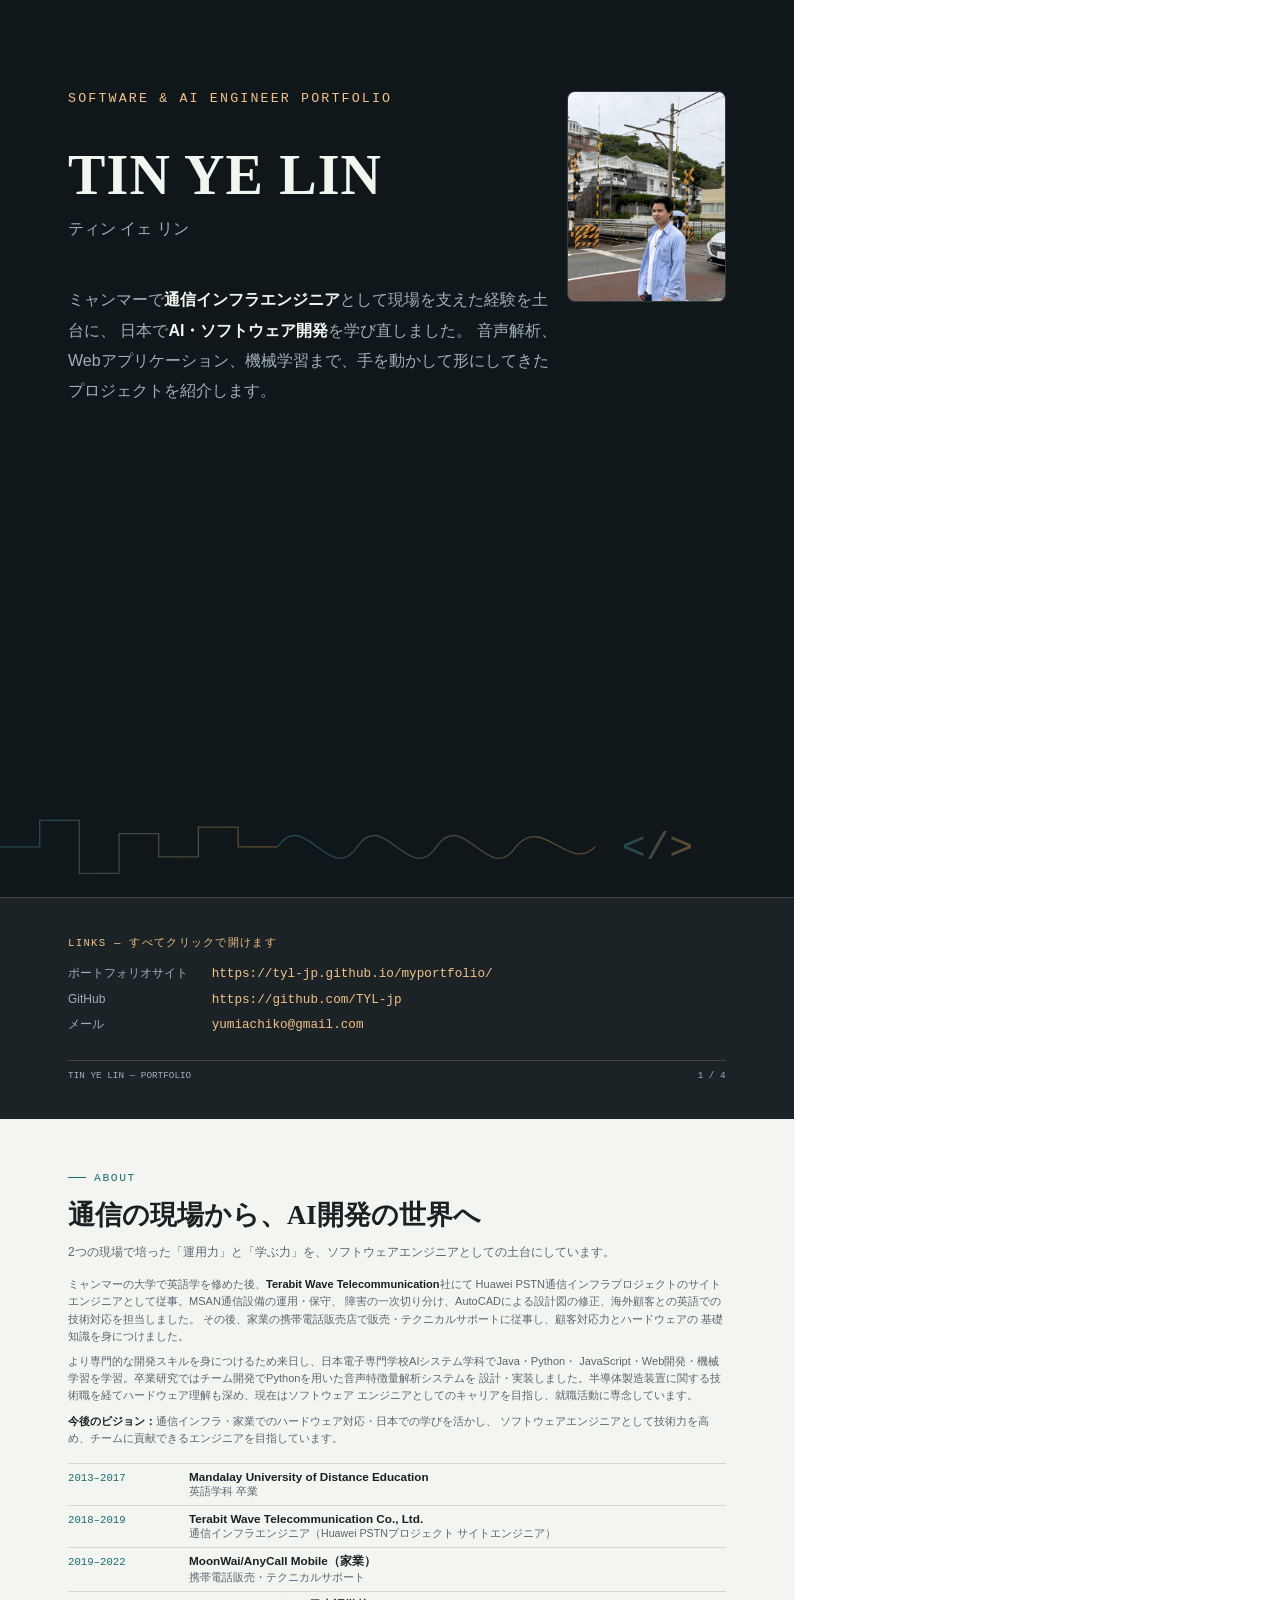
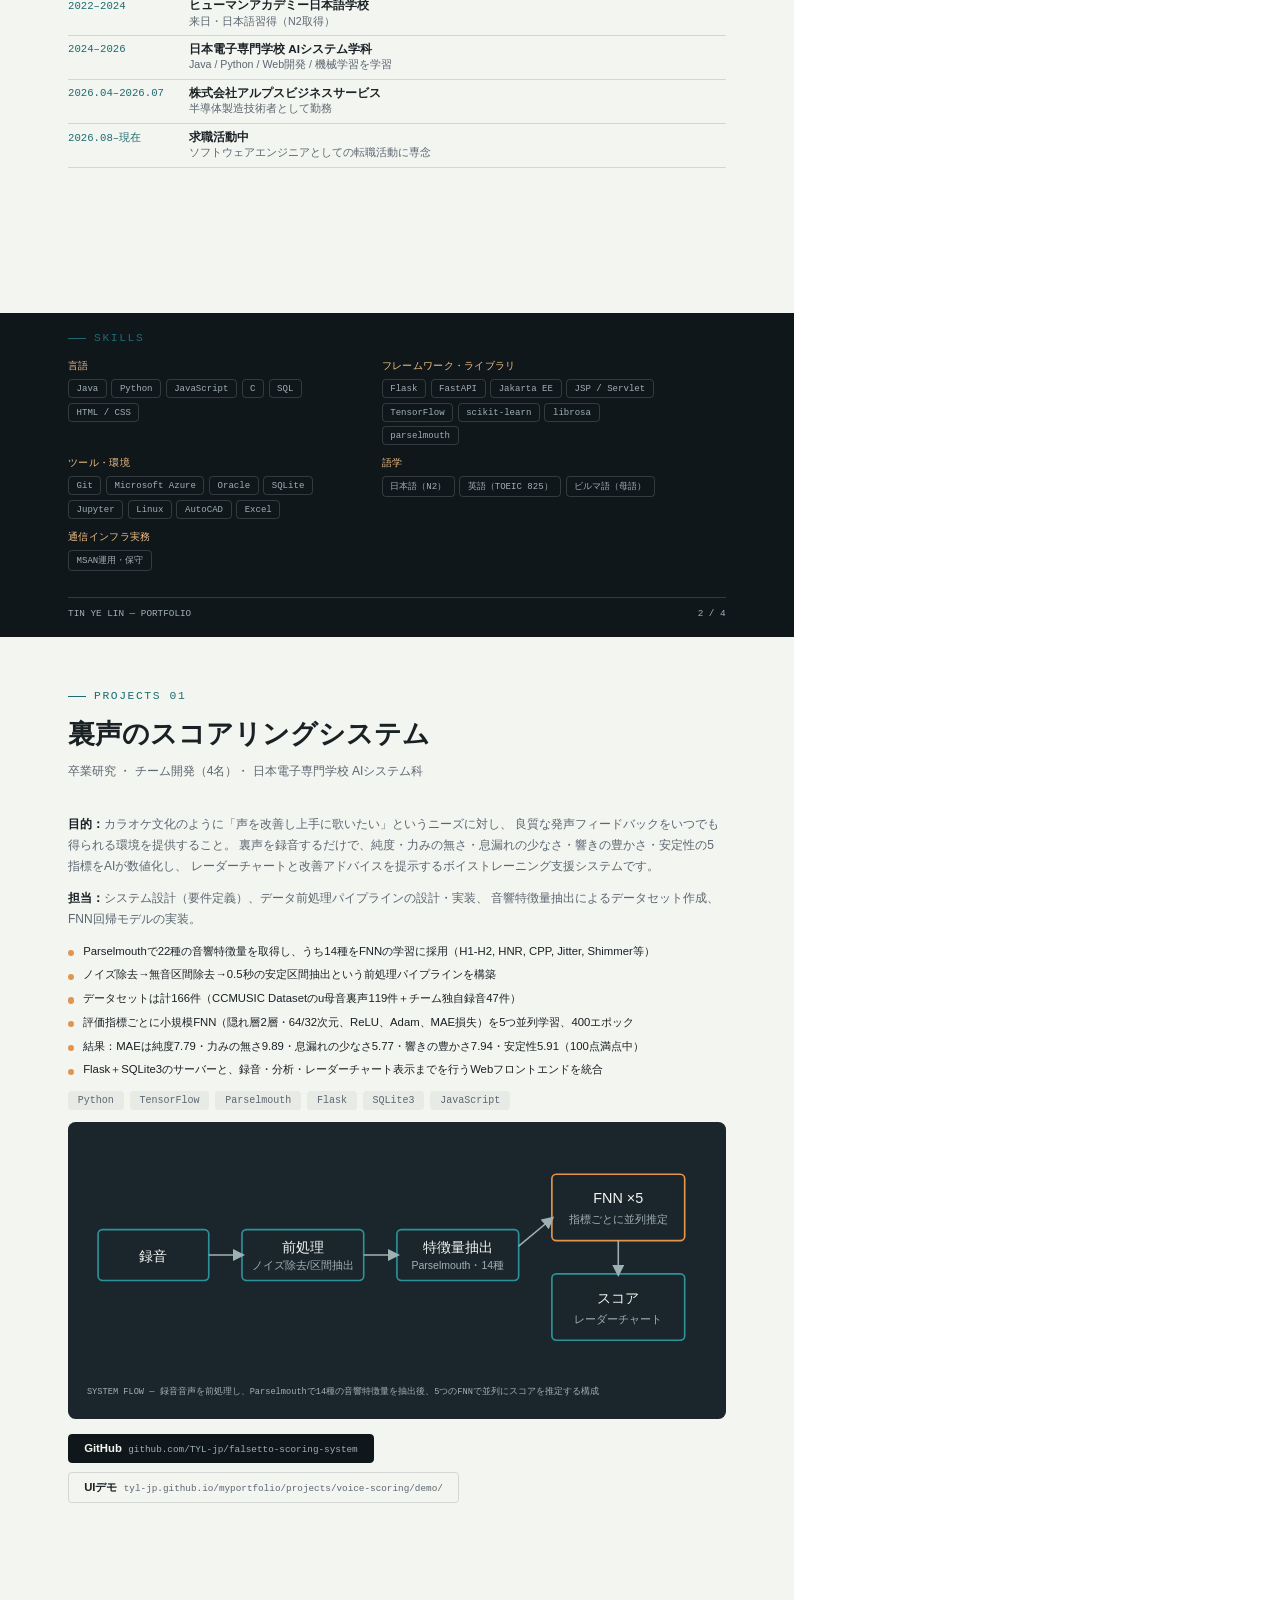
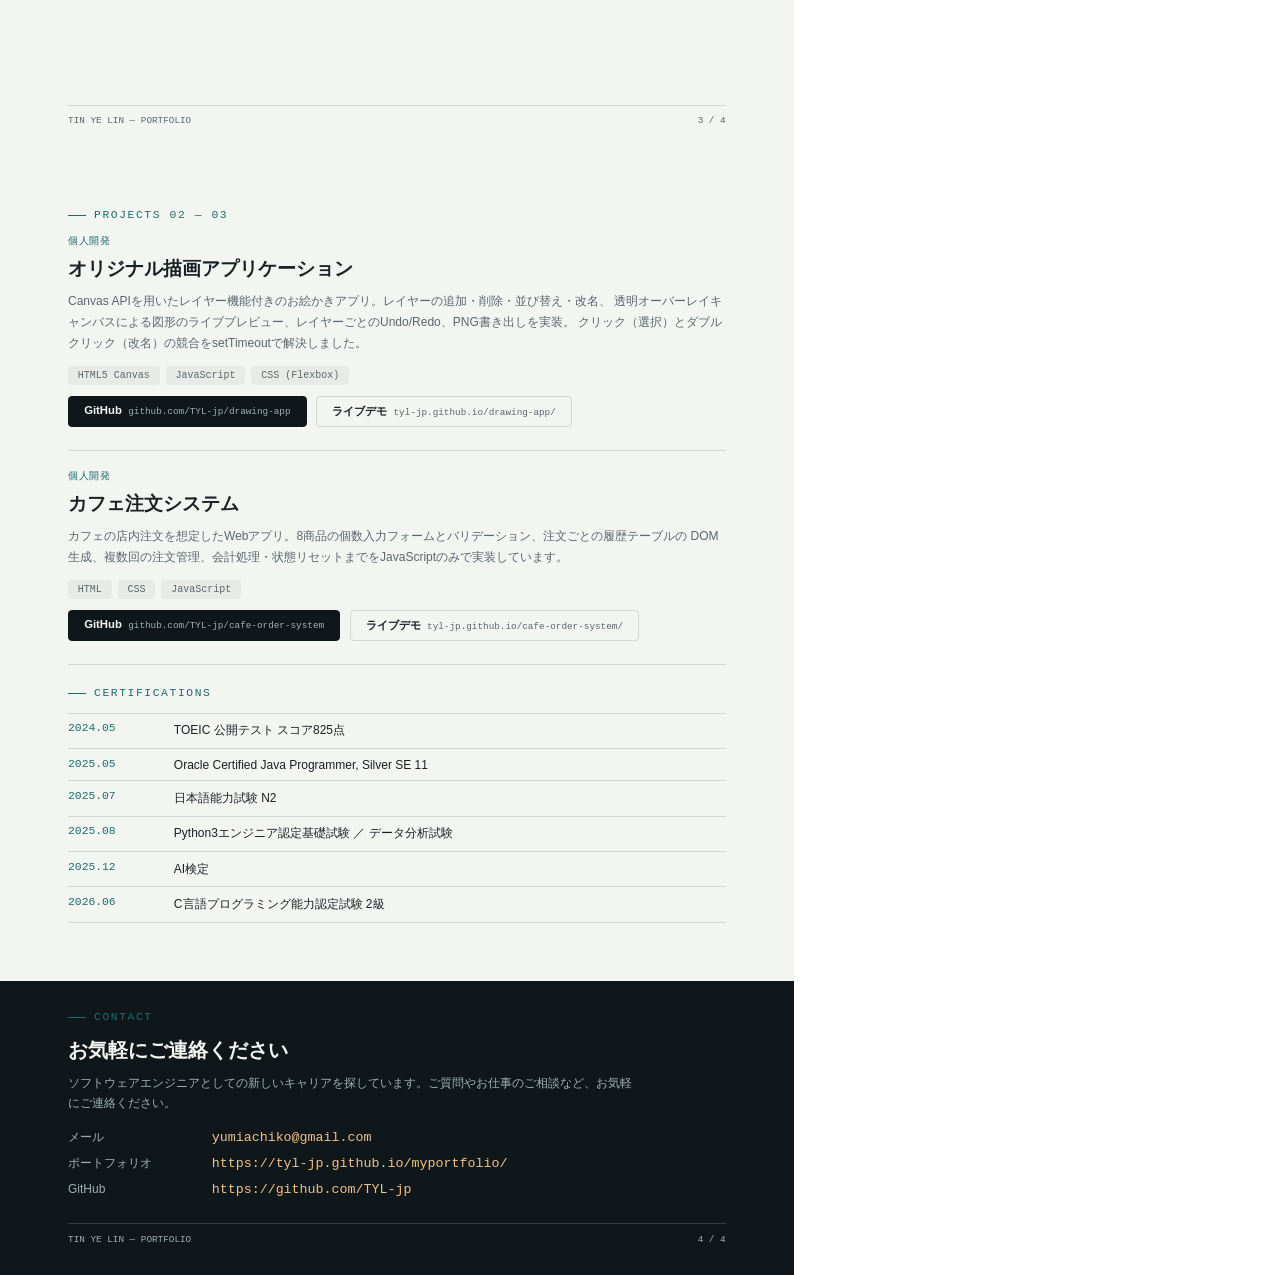
==== commit ab2a35a9: "Add files via upload" ====
--- a/print.html
+++ b/print.html
@@ -46,7 +46,7 @@
     text-transform: uppercase;
     color: var(--teal);
     display: flex; align-items: center; gap: 8px;
-    margin-bottom: 5mm;
+    margin-bottom: 3.5mm;
   }
   .eyebrow::before { content:""; width: 18px; height: 1px; background: var(--teal); }
   .on-ink .eyebrow { color: var(--amber-soft); }
@@ -114,39 +114,39 @@
     font-weight: 700;
     margin-bottom: 3mm;
   }
-  .lead { color: var(--text-muted); font-size: 10pt; margin-bottom: 8mm; }
+  .lead { color: var(--text-muted); font-size: 9pt; margin-bottom: 4mm; }
 
   .about-flex { display: flex; gap: 8mm; }
-  .about-copy { font-size: 9pt; line-height: 1.7; color: var(--text-muted); }
-  .about-copy p { margin-bottom: 3.2mm; }
+  .about-copy { font-size: 8.3pt; line-height: 1.55; color: var(--text-muted); }
+  .about-copy p { margin-bottom: 2.2mm; }
   .about-copy strong { color: var(--text-main); }
 
-  .timeline { border-top: 1px solid var(--line); margin-top: 3mm; }
-  .tl-row { display: flex; gap: 6mm; padding: 2.6mm 0; border-bottom: 1px solid var(--line); }
-  .tl-date { width: 26mm; flex-shrink: 0; font-family: "Noto Sans Mono", monospace; font-size: 8.5pt; color: var(--teal); padding-top: 0.5mm; }
-  .tl-title { font-weight: 700; font-size: 9.5pt; margin-bottom: 0.5mm; }
-  .tl-sub { font-size: 8.5pt; color: var(--text-muted); }
+  .timeline { border-top: 1px solid var(--line); margin-top: 2mm; }
+  .tl-row { display: flex; gap: 6mm; padding: 1.7mm 0; border-bottom: 1px solid var(--line); }
+  .tl-date { width: 26mm; flex-shrink: 0; font-family: "Noto Sans Mono", monospace; font-size: 8pt; color: var(--teal); padding-top: 0.3mm; }
+  .tl-title { font-weight: 700; font-size: 8.8pt; margin-bottom: 0.3mm; }
+  .tl-sub { font-size: 8pt; color: var(--text-muted); }
 
   .skills-band {
     background: var(--ink);
     color: var(--on-ink);
-    margin: 6mm -18mm 0;
+    margin: 4mm -18mm 0;
     margin-top: auto;
-    padding: 7mm 18mm 8mm;
-  }
-  .skills-grid { display: flex; flex-wrap: wrap; gap: 4.5mm 9mm; }
+    padding: 5mm 18mm 5mm;
+  }
+  .skills-grid { display: flex; flex-wrap: wrap; gap: 3mm 7mm; }
   .skill-group { min-width: 50mm; }
   .skill-group h3 {
     font-family: "Noto Sans Mono", monospace;
-    font-size: 8pt; font-weight: 500;
+    font-size: 7.5pt; font-weight: 500;
     color: var(--amber-soft);
-    margin-bottom: 2mm; letter-spacing: 0.03em;
-  }
-  .tags { display: flex; flex-wrap: wrap; gap: 1.5mm; max-width: 76mm; }
+    margin-bottom: 1.5mm; letter-spacing: 0.03em;
+  }
+  .tags { display: flex; flex-wrap: wrap; gap: 1.2mm; max-width: 76mm; }
   .tag {
     font-family: "Noto Sans Mono", monospace;
-    font-size: 7.2pt;
-    padding: 1mm 2.4mm;
+    font-size: 6.8pt;
+    padding: 0.8mm 2mm;
     border: 1px solid var(--line-on-ink);
     border-radius: 1mm;
     color: var(--on-ink-muted);
@@ -251,7 +251,7 @@
     <div class="label">Links — すべてクリックで開けます</div>
     <div class="link-row"><span class="k">ポートフォリオサイト</span><a href="https://tyl-jp.github.io/myportfolio/">https://tyl-jp.github.io/myportfolio/</a></div>
     <div class="link-row"><span class="k">GitHub</span><a href="https://github.com/TYL-jp">https://github.com/TYL-jp</a></div>
-    <div class="link-row"><span class="k">メール</span><a href="mailto:tinyelin94jp@gmail.com">tinyelin94jp@gmail.com</a></div>
+    <div class="link-row"><span class="k">メール</span><a href="mailto:yumiachiko@gmail.com">yumiachiko@gmail.com</a></div>
     <div class="band-foot"><span>TIN YE LIN — PORTFOLIO</span><span>1 / 4</span></div>
   </div>
 </div>
@@ -268,26 +268,29 @@
         ミャンマーの大学で英語学を修めた後、<strong>Terabit Wave Telecommunication</strong>社にて
         Huawei PSTN通信インフラプロジェクトのサイトエンジニアとして従事。MSAN通信設備の運用・保守、
         障害の一次切り分け、AutoCADによる設計図の修正、海外顧客との英語での技術対応を担当しました。
+        その後、家業の携帯電話販売店で販売・テクニカルサポートに従事し、顧客対応力とハードウェアの
+        基礎知識を身につけました。
       </p>
       <p>
         より専門的な開発スキルを身につけるため来日し、日本電子専門学校AIシステム学科でJava・Python・
         JavaScript・Web開発・機械学習を学習。卒業研究ではチーム開発でPythonを用いた音声特徴量解析システムを
-        設計・実装しました。現在は半導体製造装置に関する技術職に従事しながら、ソフトウェアエンジニアとしての
-        キャリアを模索しています。
+        設計・実装しました。半導体製造装置に関する技術職を経てハードウェア理解も深め、現在はソフトウェア
+        エンジニアとしてのキャリアを目指し、就職活動に専念しています。
       </p>
       <p>
-        <strong>今後のビジョン：</strong>新しい技術を学ぶことが好きで、自ら調査・検証しながら課題を解決することを
-        得意としています。通信インフラと日本での学びの両方を活かし、ソフトウェアエンジニアとして技術力を高め、
-        チームに貢献できるエンジニアを目指しています。
+        <strong>今後のビジョン：</strong>通信インフラ・家業でのハードウェア対応・日本での学びを活かし、
+        ソフトウェアエンジニアとして技術力を高め、チームに貢献できるエンジニアを目指しています。
       </p>
     </div>
 
     <div class="timeline">
       <div class="tl-row"><div class="tl-date">2013–2017</div><div><div class="tl-title">Mandalay University of Distance Education</div><div class="tl-sub">英語学科 卒業</div></div></div>
       <div class="tl-row"><div class="tl-date">2018–2019</div><div><div class="tl-title">Terabit Wave Telecommunication Co., Ltd.</div><div class="tl-sub">通信インフラエンジニア（Huawei PSTNプロジェクト サイトエンジニア）</div></div></div>
+      <div class="tl-row"><div class="tl-date">2019–2022</div><div><div class="tl-title">MoonWai/AnyCall Mobile（家業）</div><div class="tl-sub">携帯電話販売・テクニカルサポート</div></div></div>
       <div class="tl-row"><div class="tl-date">2022–2024</div><div><div class="tl-title">ヒューマンアカデミー日本語学校</div><div class="tl-sub">来日・日本語習得（N2取得）</div></div></div>
       <div class="tl-row"><div class="tl-date">2024–2026</div><div><div class="tl-title">日本電子専門学校 AIシステム学科</div><div class="tl-sub">Java / Python / Web開発 / 機械学習を学習</div></div></div>
-      <div class="tl-row"><div class="tl-date">2026–現在</div><div><div class="tl-title">株式会社アルプスビジネスサービス</div><div class="tl-sub">半導体製造技術者として勤務中</div></div></div>
+      <div class="tl-row"><div class="tl-date">2026.04–2026.07</div><div><div class="tl-title">株式会社アルプスビジネスサービス</div><div class="tl-sub">半導体製造技術者として勤務</div></div></div>
+      <div class="tl-row"><div class="tl-date">2026.08–現在</div><div><div class="tl-title">求職活動中</div><div class="tl-sub">ソフトウェアエンジニアとしての転職活動に専念</div></div></div>
     </div>
 
     <div class="skills-band">
@@ -299,11 +302,11 @@
         </div>
         <div class="skill-group">
           <h3>フレームワーク・ライブラリ</h3>
-          <div class="tags"><span class="tag">Flask</span><span class="tag">Jakarta EE</span><span class="tag">JSP / Servlet</span><span class="tag">TensorFlow</span><span class="tag">scikit-learn</span><span class="tag">librosa</span><span class="tag">parselmouth</span></div>
+          <div class="tags"><span class="tag">Flask</span><span class="tag">FastAPI</span><span class="tag">Jakarta EE</span><span class="tag">JSP / Servlet</span><span class="tag">TensorFlow</span><span class="tag">scikit-learn</span><span class="tag">librosa</span><span class="tag">parselmouth</span></div>
         </div>
         <div class="skill-group">
           <h3>ツール・環境</h3>
-          <div class="tags"><span class="tag">Git</span><span class="tag">Oracle</span><span class="tag">SQLite</span><span class="tag">Jupyter</span><span class="tag">Linux</span><span class="tag">AutoCAD</span></div>
+          <div class="tags"><span class="tag">Git</span><span class="tag">Microsoft Azure</span><span class="tag">Oracle</span><span class="tag">SQLite</span><span class="tag">Jupyter</span><span class="tag">Linux</span><span class="tag">AutoCAD</span><span class="tag">Excel</span></div>
         </div>
         <div class="skill-group">
           <h3>語学</h3>
@@ -440,7 +443,7 @@
       <div class="eyebrow">Contact</div>
       <h2>お気軽にご連絡ください</h2>
       <p>ソフトウェアエンジニアとしての新しいキャリアを探しています。ご質問やお仕事のご相談など、お気軽にご連絡ください。</p>
-      <div class="link-row"><span class="k">メール</span><a href="mailto:tinyelin94jp@gmail.com">tinyelin94jp@gmail.com</a></div>
+      <div class="link-row"><span class="k">メール</span><a href="mailto:yumiachiko@gmail.com">yumiachiko@gmail.com</a></div>
       <div class="link-row"><span class="k">ポートフォリオ</span><a href="https://tyl-jp.github.io/myportfolio/">https://tyl-jp.github.io/myportfolio/</a></div>
       <div class="link-row"><span class="k">GitHub</span><a href="https://github.com/TYL-jp">https://github.com/TYL-jp</a></div>
       <div class="band-foot"><span>TIN YE LIN — PORTFOLIO</span><span>4 / 4</span></div>
